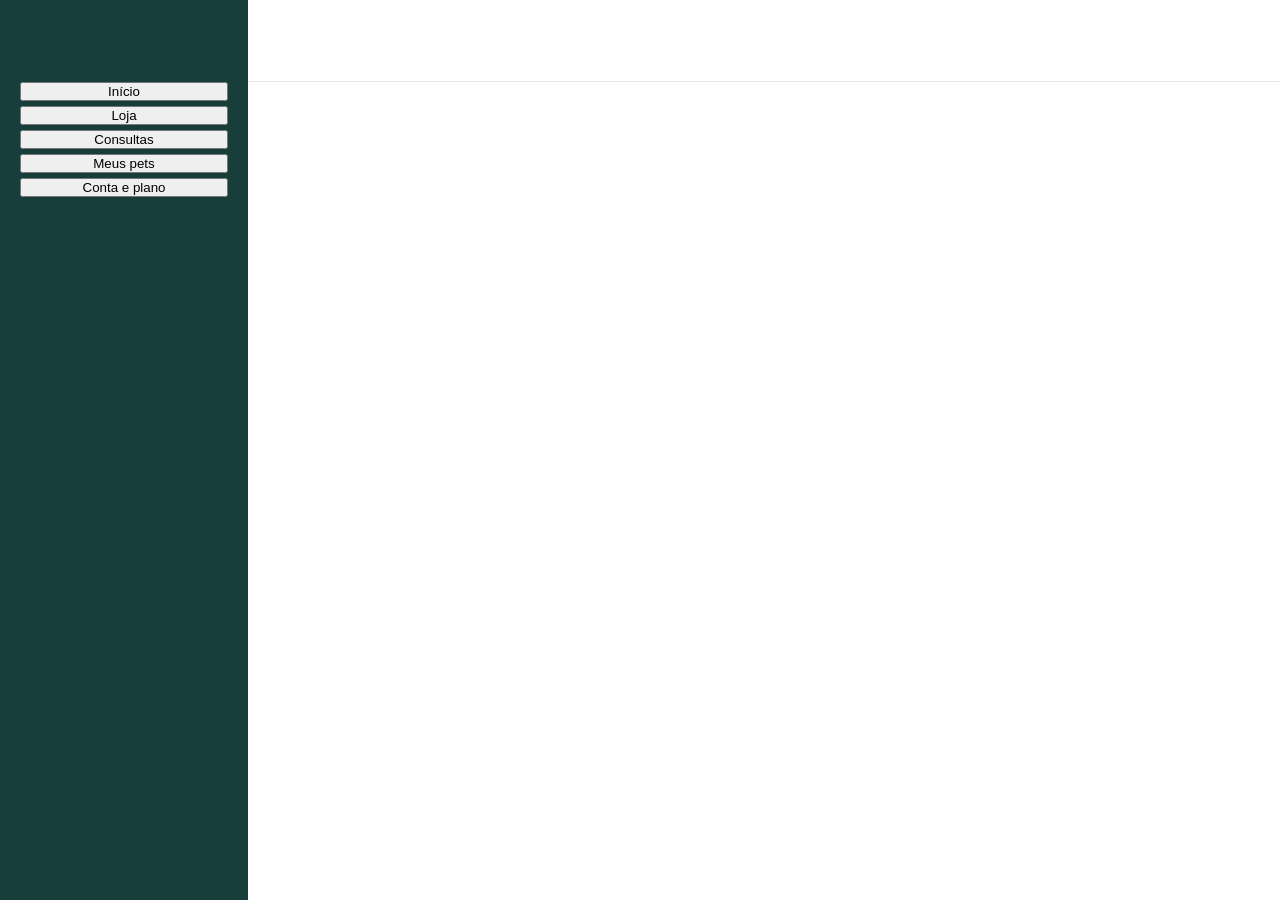
==== index.html @ 65437a98 "Commit inicial" ====
<!DOCTYPE html>
<html lang="pt-BR">
<head>
    <meta charset="UTF-8">
    <meta name="viewport" content="width=device-width, initial-scale=1.0">
    <link rel="stylesheet" href="style.css">
    <title>LigandoPets</title>
</head>
<body>
    <aside class="sidebar">
        <button class="botao-marca">

        </button>
        <nav>
            <button>
                <p>Início</p>
            </button>
            <button>
                <p>Loja</p>
            </button>
            <button>
                <p>Consultas</p>
            </button>
            <button>
                <p>Meus pets</p>
            </button>
            <button>
                <p>Conta e plano</p>
            </button>
        </nav>
    </aside>
    <main>
        <header>

        </header>
        <div class="principal">

        </div>
    </main>
    <footer>

    </footer>
    <script src="script.js"></script>
</body>
</html>
---- style.css ----
* {
    box-sizing: border-box;
    margin: 0;
    padding: 0;
}

.sidebar {
    color: #fff;
    z-index: 20;
    background: #173e3b;
    flex-direction: column;
    width: 248px;
    height: 100vh;
    padding: 30px 20px 22px;
    display: flex;
    position: fixed;
}

.sidebar nav {
    gap: 5px;
    margin-top: 52px;
    display: grid;
}

.botao-marca {
    color: inherit;
    text-align: left;
    background: none;
    border: 0;
    align-items: center;
    gap: 11px;
    padding: 0 8px;
    display: flex;
}

main {
    width: calc(100% - 248px);
    min-height: 100vh;
    margin-left: 248px;
}

header {
    backdrop-filter: blur(16px);
    z-index: 12;
    background: #ffffffc7;
    border-bottom: 1px solid #ebe9e2;
    align-items: center;
    height: 82px;
    padding: 0 6%;
    display: flex;
    position: sticky;
    top: 0;
}

.pricipal {
    max-width: 1440px;
    margin: 0 auto;
    padding: 54px 6% 70px;
}
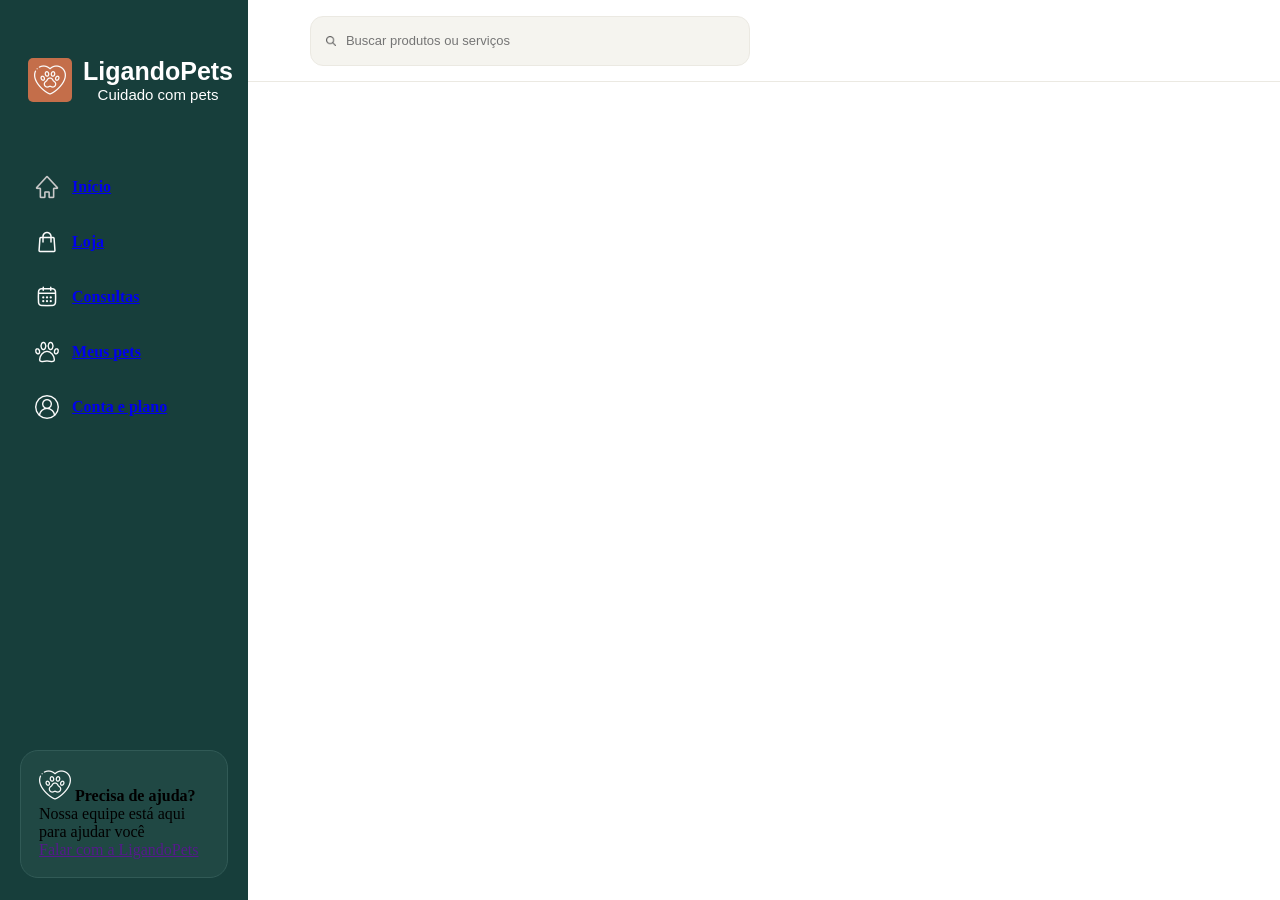
==== commit f234ed3d: "Arrumando páginas" ====
--- a/index.html
+++ b/index.html
@@ -7,39 +7,28 @@
     <title>LigandoPets</title>
 </head>
 <body>
-    <aside class="sidebar">
-        <button class="botao-marca">
+    <div id="sidebar-container"></div>
+    <main>
+        <div id="header-container"></div>
+        <div class="principal">
+            <div class="apresentacao">
 
-        </button>
-        <nav>
-            <button>
-                <p>Início</p>
-            </button>
-            <button>
-                <p>Loja</p>
-            </button>
-            <button>
-                <p>Consultas</p>
-            </button>
-            <button>
-                <p>Meus pets</p>
-            </button>
-            <button>
-                <p>Conta e plano</p>
-            </button>
-        </nav>
-    </aside>
-    <main>
-        <header>
+            </div>
+            <div class="botoes-extras">
 
-        </header>
-        <div class="principal">
+            </div>
+            <div class="loja">
 
+            </div>
         </div>
     </main>
     <footer>
 
     </footer>
     <script src="script.js"></script>
+    <script>
+        carregarSidebar();
+        carregarHeader();
+    </script>
 </body>
 </html>
--- a/style.css
+++ b/style.css
@@ -1,3 +1,5 @@
+/* as cores e tamanhos foram retirados do próprio wireframe do Figma  */
+
 * {
     box-sizing: border-box;
     margin: 0;
@@ -5,31 +7,126 @@
 }
 
 .sidebar {
-    color: #fff;
-    z-index: 20;
+    display: flex;
+    position: fixed;
     background: #173e3b;
     flex-direction: column;
     width: 248px;
     height: 100vh;
     padding: 30px 20px 22px;
+}
+
+/* @media (max-width: 768px) {
+    .sidebar {
+        display: flex;
+        position: fixed;
+        background: #173e3b;
+        flex-direction: row;
+        align-items: flex-end;
+        height: 100%;
+        padding: 30px 20px 22px;
+    }
+    .sidebar nav {
+
+    }
+} */
+
+.pesquisa {
+    color: #81908c;
+    background: #f5f4ef;
+    border: 1px solid #ebe9e2;
+    border-radius: 13px;
+    align-items: center;
+    gap: 10px;
+    width: 440px;
+    height: 50px;
+    padding: 10px 15px;
     display: flex;
-    position: fixed;
+}
+
+.pesquisa input {
+    color: #173e3b;
+    width: 100%;
+    background: none;
+    border: 0;
+    outline: 0;
+    font-size: 13px;
+}
+
+.pesquisa img {
+    height: 10px;
 }
 
 .sidebar nav {
+    display: grid;
     gap: 5px;
-    margin-top: 52px;
-    display: grid;
+    margin-top: 32px;
+    margin-bottom: 10px;
+}
+
+.sidebar nav p {
+    font-size: 15px;
+}
+
+.botoes-nav {
+    color: #b9cfca;
+    background: none;
+    border: 0;
+    border-radius: 13px;
+    align-items: center;
+    gap: 13px;
+    padding: 13px 15px;
+    font-weight: 600;
+    display: flex;
+}
+
+.botao-marca img {
+    padding: 6px 6px;
+    background-color: rgba(255, 127, 80, 0.746);
+    border-radius: 5px;
+}
+
+.lembrete {
+    background: #204844;
+    border: 1px solid #315a56;
+    border-radius: 18px;
+    margin-top: auto;
+    padding: 18px;
+}
+
+.ajeitando-logo {
+    display: flex;
+    flex-direction: column;
+    justify-content: flex-start;
+}
+
+.titulo, .subtitulo {
+    color: white;
+}
+
+.titulo {
+    font-size: 25px;
+    font-weight: bold;
+    align-items: flex-start;
+}
+
+.subtitulo {
+    font-size: 15px;
+}
+.ativo {
+    box-shadow: inset 3px 0 var(--coral);
+    background: #27534f;
 }
 
 .botao-marca {
+    width: 226px;
+    height: 100px;
     color: inherit;
-    text-align: left;
     background: none;
     border: 0;
     align-items: center;
     gap: 11px;
-    padding: 0 8px;
+    padding: 0px 8px;
     display: flex;
 }
 
@@ -56,5 +153,4 @@
     max-width: 1440px;
     margin: 0 auto;
     padding: 54px 6% 70px;
-}
-
+}
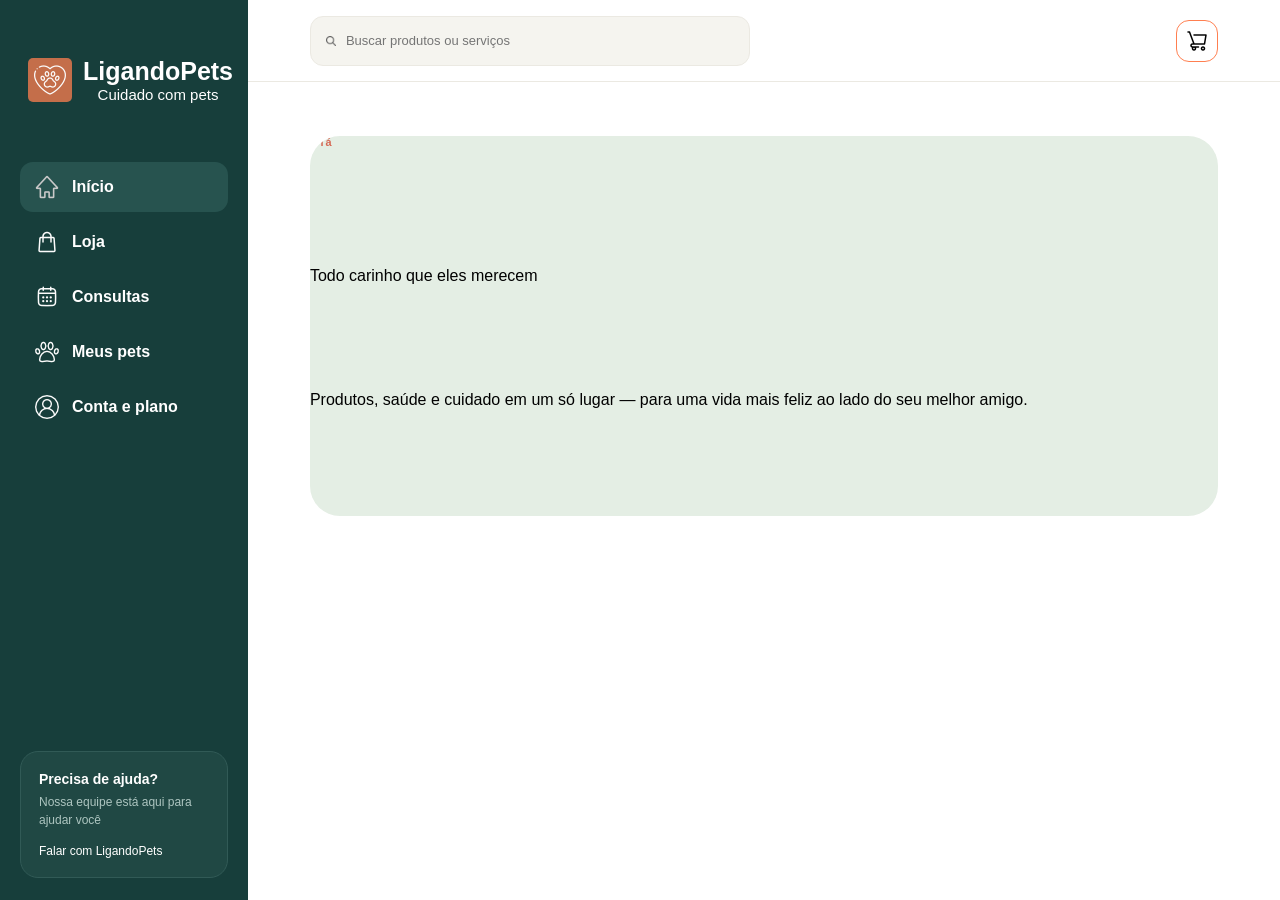
==== commit 71cb3cb6: "Adicionando detalhes paginas" ====
--- a/index.html
+++ b/index.html
@@ -10,9 +10,11 @@
     <div id="sidebar-container"></div>
     <main>
         <div id="header-container"></div>
-        <div class="principal">
-            <div class="apresentacao">
-
+        <div class="paginas">
+            <div class="principal-apresentacao">
+                <p id="nome-pessoa">Olá</p>
+                <p>Todo carinho que eles merecem</p>
+                <p>Produtos, saúde e cuidado em um só lugar — para uma vida mais feliz ao lado do seu melhor amigo.</p>
             </div>
             <div class="botoes-extras">
 
@@ -22,9 +24,6 @@
             </div>
         </div>
     </main>
-    <footer>
-
-    </footer>
     <script src="script.js"></script>
     <script>
         carregarSidebar();
--- a/style.css
+++ b/style.css
@@ -4,6 +4,10 @@
     box-sizing: border-box;
     margin: 0;
     padding: 0;
+}
+
+body {
+    font-family: DM Sans, sans-serif;
 }
 
 .sidebar {
@@ -44,6 +48,25 @@
     display: flex;
 }
 
+main {
+    width: calc(100% - 248px);
+    min-height: 100vh;
+    margin-left: 248px;
+}
+
+header {
+    backdrop-filter: blur(16px);
+    z-index: 12;
+    background: #ffffffc7;
+    border-bottom: 1px solid #ebe9e2;
+    align-items: center;
+    height: 82px;
+    padding: 0 6%;
+    display: flex;
+    position: sticky;
+    top: 0;
+}
+
 .pesquisa input {
     color: #173e3b;
     width: 100%;
@@ -80,13 +103,18 @@
     display: flex;
 }
 
+.sidebar nav a {
+    color: white;
+    text-decoration: none;
+}
+
 .botao-marca img {
     padding: 6px 6px;
     background-color: rgba(255, 127, 80, 0.746);
     border-radius: 5px;
 }
 
-.lembrete {
+.card-sidebar {
     background: #204844;
     border: 1px solid #315a56;
     border-radius: 18px;
@@ -94,6 +122,24 @@
     padding: 18px;
 }
 
+.card-sidebar b {
+    font-size: 14px;
+    color: white;
+}
+
+.card-sidebar p {
+    color: #adc5c0;
+    margin: 5px 0 12px;
+    font-size: 12px;
+    line-height: 1.5;
+}
+
+.card-sidebar a {
+    color: white;
+    text-decoration: none;
+    font-size: 12px;
+}
+
 .ajeitando-logo {
     display: flex;
     flex-direction: column;
@@ -113,9 +159,18 @@
 .subtitulo {
     font-size: 15px;
 }
+
 .ativo {
     box-shadow: inset 3px 0 var(--coral);
     background: #27534f;
+    color: #b9cfca;
+    border: 0;
+    border-radius: 13px;
+    align-items: center;
+    gap: 13px;
+    padding: 13px 15px;
+    font-weight: 600;
+    display: flex;
 }
 
 .botao-marca {
@@ -130,27 +185,126 @@
     display: flex;
 }
 
-main {
-    width: calc(100% - 248px);
-    min-height: 100vh;
-    margin-left: 248px;
-}
-
-header {
-    backdrop-filter: blur(16px);
-    z-index: 12;
-    background: #ffffffc7;
-    border-bottom: 1px solid #ebe9e2;
-    align-items: center;
-    height: 82px;
-    padding: 0 6%;
-    display: flex;
-    position: sticky;
-    top: 0;
-}
-
-.pricipal {
+.carrinho {
+    border: 1px solid coral;
+    width: 42px;
+    height: 42px;
+    color: var(--ink);
+    background: #fff;
+    border-radius: 13px;
+    place-items: center;
+    display: grid;
+    position: relative;
+}
+
+.carrinho:hover {
+    cursor: pointer;
+}
+
+.botoes-uteis {
+    align-items: center;
+    gap: 18px;
+    margin-left: auto;
+    display: flex;
+}
+
+.paginas {
     max-width: 1440px;
     margin: 0 auto;
     padding: 54px 6% 70px;
-}+}
+
+.paginas-head {
+    margin-bottom: 34px;
+}
+
+/* === PÁGINA PRINCIPAL (index.html) === */
+
+.principal-apresentacao {
+    background: #e4eee4;
+    border-radius: 30px;
+    min-height: 380px;
+    display: grid;
+    position: relative;
+    overflow: hidden;
+}
+
+#nome-pessoa {
+    letter-spacing: 2px;
+    color: #d56854;
+    margin-bottom: 12px;
+    font-size: 11px;
+    font-weight: 800;
+    display: block;
+}
+
+
+/* === PÁGINA LOJA (loja.html) === */
+
+.grid-produtos {
+    grid-template-columns: repeat(4, 1fr);
+    gap: 18px;
+    display: grid;
+}
+
+.card-carrinho {
+    border: 1px solid var(--line);
+    background: #fff;
+    border-radius: 20px;
+    overflow: hidden;
+}
+
+.card-produto {
+    border: 1px solid var(--line);
+    background: #fff;
+    border-radius: 20px;
+    overflow: hidden;
+}
+
+.foto-produto {
+    place-items: center;
+    height: 205px;
+    display: grid;
+    position: relative;
+    background-color: rgb(175, 147, 137);
+}
+
+.informacao-produto {
+    padding: 16px;
+}
+
+.botao-adicionar {
+    border: none;
+}
+
+
+/* === PÁGINA CONTA (conta.html) === */
+
+
+/* === PÁGINA PETS (pets.html) === */
+
+
+/* === PÁGINA CONSULTAS (consultas.html) === */
+
+
+/* PÁGINA CARRINHO (carrinho.html) */
+.layout-carrinho {
+    grid-template-columns: 1fr 330px;
+    gap: 25px;
+    display: grid;
+}
+
+.carrinho-item {
+    border-bottom: 1px solid var(--line);
+    grid-template-columns: 85px 1fr auto 100px;
+    align-items: center;
+    gap: 18px;
+    padding: 18px 0;
+    display: grid;
+}
+
+
+
+
+
+
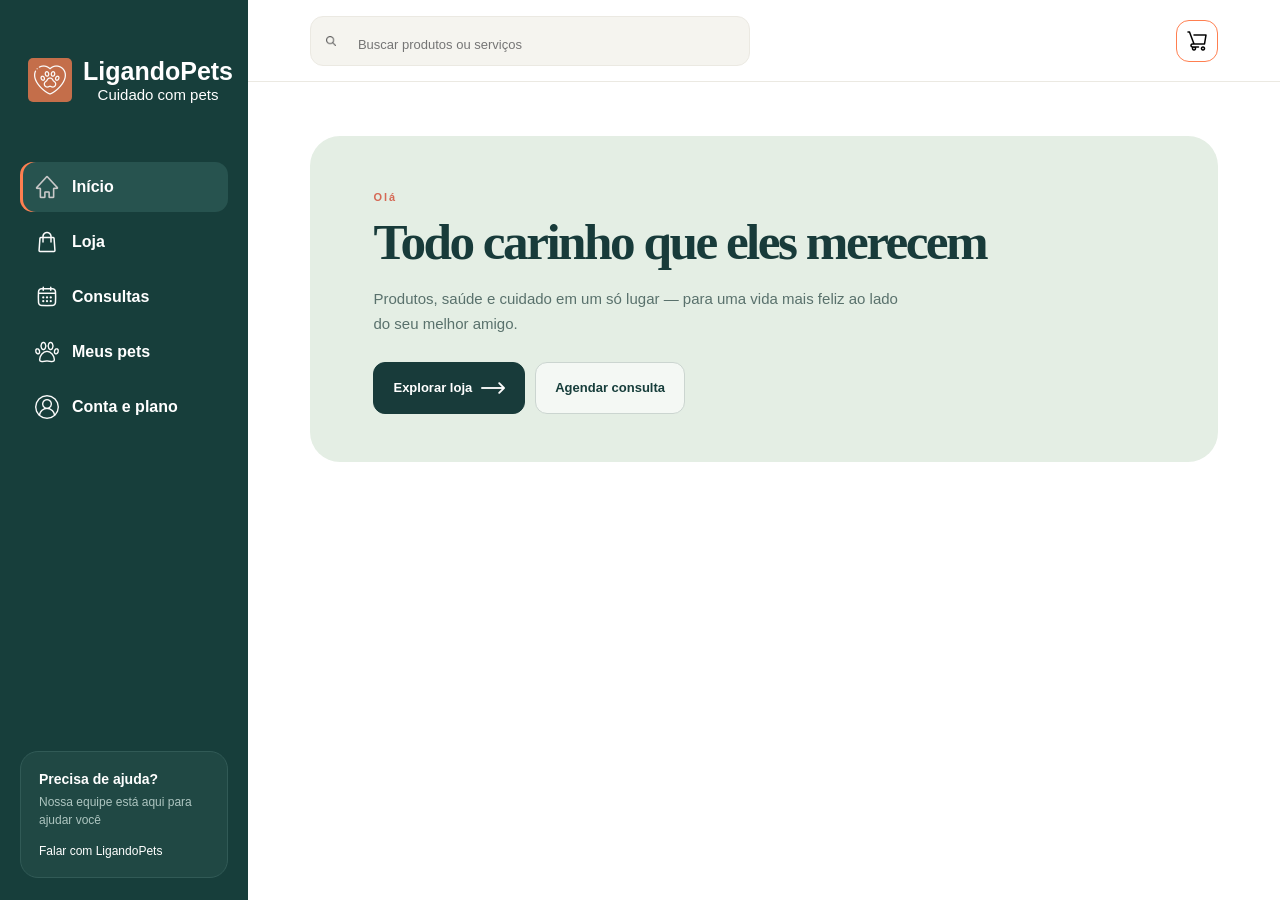
==== commit c2365a45: "Ajuste paginas e adição carrinho" ====
--- a/index.html
+++ b/index.html
@@ -12,15 +12,18 @@
         <div id="header-container"></div>
         <div class="paginas">
             <div class="principal-apresentacao">
-                <p id="nome-pessoa">Olá</p>
-                <p>Todo carinho que eles merecem</p>
-                <p>Produtos, saúde e cuidado em um só lugar — para uma vida mais feliz ao lado do seu melhor amigo.</p>
-            </div>
-            <div class="botoes-extras">
-
-            </div>
-            <div class="loja">
-
+                <div>
+                    <span class="mini-texto" id="nome">Olá</span>
+                    <h2>Todo carinho que eles merecem</h2>
+                    <p>Produtos, saúde e cuidado em um só lugar — para uma vida mais feliz ao lado do seu melhor amigo.</p>
+                    <div class="botoes-principal">
+                        <a href="./paginas/loja.html" class="primario">
+                            Explorar loja
+                            <img src="./image/right-arrow.png" alt="Seta para direita">
+                        </a>
+                        <a href="./paginas/consultas.html" class="secundario">Agendar consulta</a>
+                    </div>
+                </div>
             </div>
         </div>
     </main>
@@ -28,6 +31,7 @@
     <script>
         carregarSidebar();
         carregarHeader();
+        adicionaNome();
     </script>
 </body>
 </html>
--- a/style.css
+++ b/style.css
@@ -1,4 +1,14 @@
 /* as cores e tamanhos foram retirados do próprio wireframe do Figma  */
+
+/* ink: #183b3a;
+muted: #6c7d79;
+line: #e6e5de;
+coral: #f47d63;
+cream: #fbf8f1;
+white: #fff;
+mint: #dcece4;
+yellow: #f5df9c;
+blue: #d9e9f0; */
 
 * {
     box-sizing: border-box;
@@ -8,6 +18,11 @@
 
 body {
     font-family: DM Sans, sans-serif;
+    color: #183b3a;
+}
+
+a {
+    text-decoration: none;
 }
 
 .sidebar {
@@ -18,6 +33,10 @@
     width: 248px;
     height: 100vh;
     padding: 30px 20px 22px;
+}
+
+button {
+    cursor: pointer;
 }
 
 /* @media (max-width: 768px) {
@@ -67,6 +86,32 @@
     top: 0;
 }
 
+input, select, textarea {
+    border: 1px solid #e6e5de;
+    width: 100%;
+    color: #183b3a;
+    background: #fbfbf8;
+    border-radius: 11px;
+    outline: 0;
+    margin-top: 7px;
+    padding: 12px;
+    font-size: 12px;
+    font: inherit;
+}
+
+label {
+    color: #5e706c;
+    margin-bottom: 16px;
+    font-size: 11px;
+    font-weight: 700;
+    display: block;
+}
+
+textarea {
+    resize: vertical;
+    min-height: 90px;
+}
+
 .pesquisa input {
     color: #173e3b;
     width: 100%;
@@ -105,7 +150,6 @@
 
 .sidebar nav a {
     color: white;
-    text-decoration: none;
 }
 
 .botao-marca img {
@@ -136,7 +180,6 @@
 
 .card-sidebar a {
     color: white;
-    text-decoration: none;
     font-size: 12px;
 }
 
@@ -161,7 +204,7 @@
 }
 
 .ativo {
-    box-shadow: inset 3px 0 var(--coral);
+    box-shadow: inset 3px 0 coral;
     background: #27534f;
     color: #b9cfca;
     border: 0;
@@ -189,16 +232,12 @@
     border: 1px solid coral;
     width: 42px;
     height: 42px;
-    color: var(--ink);
+    color: coral;
     background: #fff;
     border-radius: 13px;
     place-items: center;
     display: grid;
     position: relative;
-}
-
-.carrinho:hover {
-    cursor: pointer;
 }
 
 .botoes-uteis {
@@ -218,18 +257,7 @@
     margin-bottom: 34px;
 }
 
-/* === PÁGINA PRINCIPAL (index.html) === */
-
-.principal-apresentacao {
-    background: #e4eee4;
-    border-radius: 30px;
-    min-height: 380px;
-    display: grid;
-    position: relative;
-    overflow: hidden;
-}
-
-#nome-pessoa {
+.mini-texto {
     letter-spacing: 2px;
     color: #d56854;
     margin-bottom: 12px;
@@ -238,6 +266,93 @@
     display: block;
 }
 
+.paginas-head h2 {
+    letter-spacing: -2.5px;
+    max-width: 620px;
+    height: auto;
+    margin: 0;
+    font-size: 35px;
+    padding: 0;
+}
+
+.perfil-pet, .formulario-cons, .cartao-plano, .cartao-conta, .cartao-beneficio {
+    border: 1px solid #e6e5de;
+    background: #fff;
+    border-radius: 22px;
+}
+
+
+/* === PÁGINA PRINCIPAL (index.html) === */
+
+.principal-apresentacao {
+    background: #e4eee4;
+    border-radius: 30px;
+    min-height: 300px;
+    display: grid;
+    position: relative;
+    overflow: hidden;
+}
+
+.principal-apresentacao > div:first-child {
+    padding: 55px 0 48px 7%;
+    z-index: 2;
+}
+
+@media (max-width: 1000px) {
+  .principal-apresentacao > div:first-child {
+    padding-right: 35%;
+  }
+}
+
+.principal-apresentacao h2 {
+    letter-spacing: -2.5px;
+    max-width: 620px;
+    margin: 0;
+    font: 600 clamp(34px, 4vw, 58px) / 1.06 Manrope;
+}
+
+.principal-apresentacao p, .paginas-head p {
+    font-size: 15px;
+    color: #59716c;
+    line-height: 1.65;
+    max-width: 530px;
+    margin: 18px 0 25px;
+}
+
+.botoes-principal {
+    gap: 10px;
+    display: flex;
+}
+
+.primario {
+    border: 1px solid #183b3a;
+    background: #183b3a;
+    color: #fff;
+}
+
+.secundario {
+    color: #173e3b;
+    background: #fff9;
+    border: 1px solid #cbd5d0;
+}
+
+.primario, .secundario {
+    border-radius: 12px;
+    justify-content: center;
+    align-items: center;
+    gap: 9px;
+    padding: 13px 19px;
+    font-size: 13px;
+    font-weight: 700;
+    display: inline-flex;
+}
+
+.botoes-extras {
+    grid-template-columns: repeat(3, 1fr);
+    gap: 15px;
+    margin: 20px 0 58px;
+    display: grid;
+}
 
 /* === PÁGINA LOJA (loja.html) === */
 
@@ -247,47 +362,392 @@
     display: grid;
 }
 
-.card-carrinho {
-    border: 1px solid var(--line);
+.card-produto {
+    border: 1px solid #d1d0c9;
     background: #fff;
     border-radius: 20px;
     overflow: hidden;
 }
 
-.card-produto {
-    border: 1px solid var(--line);
-    background: #fff;
-    border-radius: 20px;
-    overflow: hidden;
-}
-
 .foto-produto {
     place-items: center;
     height: 205px;
     display: grid;
     position: relative;
-    background-color: rgb(175, 147, 137);
+    background-color: rgb(103, 126, 116);
+}
+
+.botao-adicionar {
+    background: none;
+    border: 0;
+    font-size: 11px;
+    font-weight: 800;
 }
 
 .informacao-produto {
     padding: 16px;
 }
 
-.botao-adicionar {
-    border: none;
-}
-
+.informacao-produto > small {
+    font-size: 10px;
+    color: #84928e;
+    text-transform: uppercase;
+    letter-spacing: .7px;
+}
+
+.informacao-produto h4 {
+    font: 700 15px;
+    margin: 5px 0 8px;
+}
+
+.avaliacao {
+    font-size: 11px;
+    color: #596360;
+}
+
+.avaliacao b {
+    color: #173e3b;
+}
+
+.avaliacao img {
+    width: 10px;
+}
+
+.preco {
+    display: flex;
+    align-items: center;
+    justify-content: space-between;
+    margin-top: 15px;
+}
+
+.filtro-loja {
+    gap: 8px;
+    margin-bottom: 25px;
+    display: flex;
+    overflow: auto;
+}
+
+.filtro-loja button.selecionado {
+    background: #173e3b;
+    color: #fff;
+    border-color: #173e3b; 
+}
+
+.filtro-loja button {
+    border: 1px solid rgb(186, 203, 193);
+    color: #5e716d;
+    white-space: nowrap;
+    background: #fff;
+    border-radius: 20px;
+    padding: 9px 17px;
+    font-size: 12px;
+}
 
 /* === PÁGINA CONTA (conta.html) === */
 
+.grid-plano {
+    grid-template-columns: .8fr 1.2fr;
+    gap: 20px;
+    display: grid;
+    margin-bottom: 20px;
+}
+
+.cartao-plano {
+    color: #fff;
+    background: #193f3c;
+    grid-row: span 2;
+    padding: 32px;
+}
+
+.cartao-plano h2 {
+    margin: 0;
+    font: 800 40px Manrope;
+}
+
+.cartao-plano p {
+    color: #aac2bd;
+    font-size: 12px;
+}
+
+.plano-preco {
+    margin: 35px 0;
+}
+
+.plano-preco b {
+    font: 800 27px Manrope;
+}
+
+.plano-preco span {
+  color: #aac2bd;
+  font-size: 11px;
+}
+
+.barra-progresso {
+    justify-content: space-between;
+    font-size: 10px;
+    display: flex;
+}
+
+.progresso {
+  background: #315955;
+  border-radius: 5px;
+  height: 6px;
+  margin: 8px 0 28px;
+}
+
+.progresso i {
+    background: #f47d63;
+    border-radius: 5px;
+    width: 38%;
+    height: 100%;
+    display: block;
+}
+
+.cartao-conta, .cartao-beneficio {
+    padding: 27px;
+}
+
+.cartao-conta h3, .cartao-beneficio h3 {
+    margin: 0 0 20px;
+    font: 800 18px Manrope;
+}
+
+.cartao-conta label {
+    margin-bottom: 10px;
+}
+
+.cartao-beneficio {
+    grid-template-columns: 1fr 1fr;
+    gap: 14px;
+    display: grid;
+}
+
+.cartao-beneficio h3 {
+    grid-column: 1 / -1;
+}
+
+.cartao-beneficio > div {
+    align-items: center;
+    gap: 10px;
+    display: flex;
+}
+
+.cartao-beneficio > div > span {
+    color: #347568;
+    background: #dcece4;
+    border-radius: 50%;
+    place-items: center;
+    width: 28px;
+    height: 28px;
+    display: grid;
+}
+
+.cartao-beneficio p, .cartao-beneficio b, .cartao-beneficio small {
+    margin: 0;
+    display: block;
+}
 
 /* === PÁGINA PETS (pets.html) === */
 
+.perfil-pet {
+    grid-template-columns: 250px 1fr;
+    display: grid;
+    overflow: hidden;
+}
+
+.resumo-pet {
+    text-align: center;
+    background: #e4eee4;
+    padding: 40px;
+}
+
+.resumo-pet button {
+    color: #c7614e;
+    background: none;
+    border: 0;
+    font-size: 10px;
+    font-weight: 700;
+}
+
+.resumo-pet h3 {
+    margin: 20px 0 4px;
+    font: 800 20px Manrope;
+}
+
+.resumo-pet p {
+    color: #6c7d79;
+    font-size: 11px;
+}
+
+.resumo-pet > div:last-child {
+    justify-content: center;
+    gap: 6px;
+    margin-top: 20px;
+    display: flex;
+}
+
+.resumo-pet > div span {
+  background: #fff9;
+  border-radius: 12px;
+  padding: 6px 9px;
+  font-size: 9px;
+}
+
+.foto-pet {
+    color: #fff;
+    background: #d9a96e;
+    border: 5px solid #fff;
+    border-radius: 50%;
+    place-items: center;
+    width: 110px;
+    height: 110px;
+    margin: 0 auto 10px;
+    font: 800 42px Manrope;
+    display: grid;
+    box-shadow: 0 8px 20px #183b3a16;
+}
+
+.detalhes-form {
+  padding: 36px;
+}
+
+.grid-detalhes {
+    grid-template-columns: 1fr 1fr;
+    gap: 14px;
+    display: grid;
+}
+
+.grid-detalhes label {
+    color: #5e706c;
+    margin-bottom: 16px;
+    font-size: 11px;
+    font-weight: 700;
+    display: block;
+}
 
 /* === PÁGINA CONSULTAS (consultas.html) === */
 
+.formulario-cons {
+    padding: 30px;
+}
+
+.percurso {
+    align-items: flex-start;
+    margin-bottom: 36px;
+    display: flex;
+}
+
+.percurso small {
+    color: #81908c;
+    font-size: 9px;
+    position: absolute;
+    top: 40px;
+}
+
+.percurso > span {
+    color: #899590;
+    background: #edf0ed;
+    border-radius: 50%;
+    flex: none;
+    place-items: center;
+    width: 34px;
+    height: 34px;
+    font-size: 12px;
+    font-weight: 800;
+    display: grid;
+    position: relative;
+}
+
+.percurso span.feito {
+    background: #183b3a;
+    color: #fff;
+}
+
+.percurso i {
+    background: #e6e5de;
+    flex: 1;
+    height: 1px;
+    margin-top: 17px;
+}
+
+form h3 {
+    margin: 0 0 20px;
+    font: 800 20px Manrope;
+}
+
+.escolha {
+    gap: 10px;
+    margin-bottom: 22px;
+    display: grid;
+}
+
+.escolha label {
+    border: 1px solid #e6e5de;
+    cursor: pointer;
+    border-radius: 14px;
+    align-items: center;
+    gap: 12px;
+    padding: 14px;
+    display: flex;
+}
+
+.escolha label:has(input:checked) {
+    background: #f2f8f5;
+    border-color: #448078;
+}
+
+.escolha input, .escolha small, .escolha b {
+    display: none;
+}
+
+.pet-avatar {
+    border-radius: 50%;
+    place-items: center;
+    width: 38px;
+    height: 38px;
+    font-weight: 800;
+    display: grid;
+}
+
+.escolha small {
+    color: #84938f;
+    margin-top: 3px;
+    font-size: 10px;
+    font-weight: 400;
+}
+
+.pet-avatar.dog {
+    color: #805d38;
+    background: #f3d6a9;
+}
+
+.pet-avatar.cat {
+  color: #575e82;
+  background: #dce1ef;
+}
+
+.escolha b, .escolha small {
+    display: block;
+}
+
+.escolha label:has(input:checked) > i {
+    border: 4px solid #3d796f;
+}
+
+.escolha label > i {
+    border: 1px solid #a8b4b0;
+    border-radius: 50%;
+    width: 15px;
+    height: 15px;
+    margin-left: auto;
+}
+
+.cheio {
+    width: 100%;
+}
 
 /* PÁGINA CARRINHO (carrinho.html) */
+
 .layout-carrinho {
     grid-template-columns: 1fr 330px;
     gap: 25px;
@@ -295,7 +755,7 @@
 }
 
 .carrinho-item {
-    border-bottom: 1px solid var(--line);
+    border-bottom: 1px solid #173e3b;
     grid-template-columns: 85px 1fr auto 100px;
     align-items: center;
     gap: 18px;
@@ -303,8 +763,146 @@
     display: grid;
 }
 
-
-
-
-
-
+.lista-carrinho {
+    border: 1px solid #e6e5de;
+    background: #fff;
+    border-radius: 20px;
+    padding: 6px 22px;
+}
+
+.sumario {
+    border: 1px solid #e6e5de;
+    background: #fff;
+    border-radius: 20px;
+    height: max-content;
+    padding: 24px;
+}
+
+.sumario h3 {
+    margin: 0 0 23px;
+    font: 800 18px Manrope;
+}
+
+.sumario > div {
+    display: flex;
+    justify-content: space-between;
+    font-size: 12px;
+    margin: 14px 0;
+    color: #6d7c78;
+}
+
+.sumario .total {
+  color: var(--ink);
+  font-size: 15px;
+}
+
+.sumario .total b {
+  font-size: 20px;
+}
+
+.sumario > small {
+    display: flex;
+    justify-content: center;
+    align-items: center;
+    gap: 5px;
+    color: #84938f;
+    margin-top: 12px;
+}
+
+.sumario hr {
+    border: 0;
+    border-top-width: 0px;
+    border-top-style: none;
+    border-top-color: currentcolor;
+    border-top: 1px solid #e6e5de;
+    margin: 20px 0;
+}
+
+.lista-carrinho {
+    background: #fff;
+    border: 1px solid #e6e5de;
+    border-radius: 20px;
+    padding: 6px 22px;
+}
+
+.item-carrinho:last-child {
+  border: 0;
+}
+
+.item-carrinho {
+    display: grid;
+    grid-template-columns: 85px 1fr auto 100px;
+    align-items: center;
+    gap: 18px;
+    padding: 18px 0;
+    border-bottom: 1px solid #e6e5de;
+}
+
+.foto-carrinho {
+    background: #dbece2;
+    width: 82px;
+    height: 75px;
+    border-radius: 14px;
+    display: grid;
+    place-items: center;
+    overflow: hidden;
+}
+
+.foto-carrinho img {
+    width: 50px;
+}
+
+.nome-carrinho small {
+    font-size: 80%;
+    font-size: 10px;
+    color: #88948f;
+}
+
+.nome-carrinho small, .nome-carrinho b {
+    display: block;
+}
+
+.nome-carrinho b {
+    margin: 4px 0;
+    font-size: 14px;
+}
+
+.nome-carrinho button {
+    color: #c86451;
+    background: none;
+    border: 0;
+    padding: 0;
+    font-size: 10px;
+}
+
+.quantidade-carrinho {
+    border: 1px solid #e6e5de;
+    border-radius: 10px;
+    align-items: center;
+    display: flex;
+}
+
+.quantidade-carrinho button {
+    width: 30px;
+    height: 30px;
+    color: #183b3a;
+    background: #fff;
+    border: 0;
+    place-items: center;
+    display: grid;
+}
+
+.quantidade-carrinho b {
+    text-align: center;
+    min-width: 22px;
+    font-size: 11px;
+}
+
+.quantidade-carrinho button img {
+    width: 10px;
+}
+
+.item-carrinho > strong {
+    text-align: right;
+    font-size: 14px;
+}
